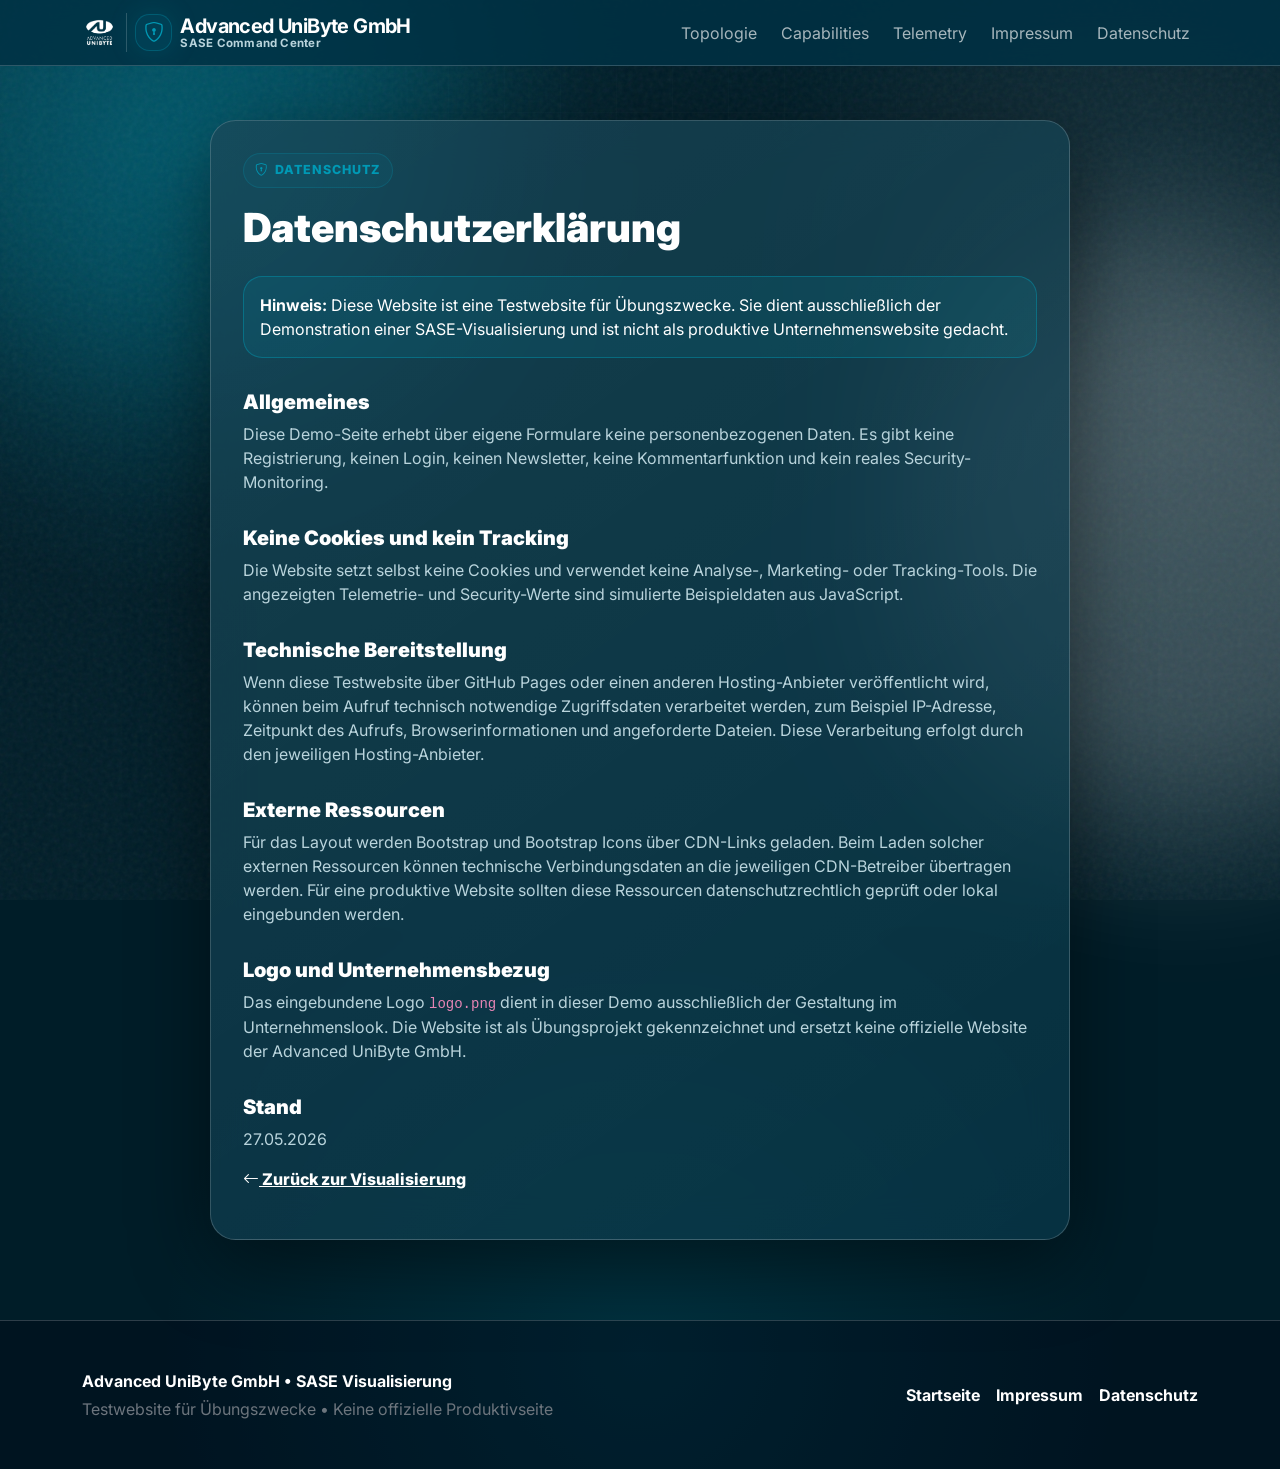
==== datenschutz.html @ e8199fe7 "Add files via upload" ====
<!doctype html>
<html lang="de" data-bs-theme="dark">
<head>
  <meta charset="utf-8">
  <meta name="viewport" content="width=device-width, initial-scale=1">
  <title>Datenschutz | Advanced UniByte GmbH SASE Testwebsite</title>
  <link href="https://cdn.jsdelivr.net/npm/bootstrap@5.3.3/dist/css/bootstrap.min.css" rel="stylesheet">
  <link href="https://cdn.jsdelivr.net/npm/bootstrap-icons@1.11.3/font/bootstrap-icons.css" rel="stylesheet">
  <link rel="stylesheet" href="styles.css">
</head>
<body>
  <div class="noise"></div>
  <div class="aurora aurora-1"></div>
  <div class="aurora aurora-2"></div>

  <nav class="navbar navbar-expand-lg fixed-top nav-blur">
    <div class="container">
      <a class="navbar-brand fw-bold d-flex align-items-center gap-2" href="index.html" aria-label="Zurück zur SASE Visualisierung">
        <img src="logo.png" alt="Advanced UniByte GmbH Logo" class="brand-logo" onerror="this.style.display='none'">
        <span class="brand-mark"><i class="bi bi-shield-lock"></i></span>
        <span class="brand-wording">
          <span>Advanced UniByte GmbH</span>
          <small>SASE Command Center</small>
        </span>
      </a>
      <button class="navbar-toggler" type="button" data-bs-toggle="collapse" data-bs-target="#topNav">
        <span class="navbar-toggler-icon"></span>
      </button>
      <div id="topNav" class="collapse navbar-collapse">
        <ul class="navbar-nav ms-auto align-items-lg-center gap-lg-2">
          <li class="nav-item"><a class="nav-link" href="index.html#topology">Topologie</a></li>
          <li class="nav-item"><a class="nav-link" href="index.html#capabilities">Capabilities</a></li>
          <li class="nav-item"><a class="nav-link" href="index.html#telemetry">Telemetry</a></li>
          <li class="nav-item"><a class="nav-link" href="impressum.html">Impressum</a></li>
          <li class="nav-item"><a class="nav-link" href="datenschutz.html">Datenschutz</a></li>
        </ul>
      </div>
    </div>
  </nav>

  <main class="legal-main">
    <div class="container">
      <article class="glass-card legal-card mx-auto" style="max-width: 860px;">
        <span class="eyebrow"><i class="bi bi-shield-lock"></i> Datenschutz</span>
        <h1 class="mt-3">Datenschutzerklärung</h1>
        <div class="important-note mt-4">
          <strong>Hinweis:</strong> Diese Website ist eine Testwebsite für Übungszwecke. Sie dient ausschließlich der Demonstration einer SASE-Visualisierung und ist nicht als produktive Unternehmenswebsite gedacht.
        </div>

        <h2>Allgemeines</h2>
        <p>
          Diese Demo-Seite erhebt über eigene Formulare keine personenbezogenen Daten. Es gibt keine Registrierung, keinen Login, keinen Newsletter, keine Kommentarfunktion und kein reales Security-Monitoring.
        </p>

        <h2>Keine Cookies und kein Tracking</h2>
        <p>
          Die Website setzt selbst keine Cookies und verwendet keine Analyse-, Marketing- oder Tracking-Tools. Die angezeigten Telemetrie- und Security-Werte sind simulierte Beispieldaten aus JavaScript.
        </p>

        <h2>Technische Bereitstellung</h2>
        <p>
          Wenn diese Testwebsite über GitHub Pages oder einen anderen Hosting-Anbieter veröffentlicht wird, können beim Aufruf technisch notwendige Zugriffsdaten verarbeitet werden, zum Beispiel IP-Adresse, Zeitpunkt des Aufrufs, Browserinformationen und angeforderte Dateien. Diese Verarbeitung erfolgt durch den jeweiligen Hosting-Anbieter.
        </p>

        <h2>Externe Ressourcen</h2>
        <p>
          Für das Layout werden Bootstrap und Bootstrap Icons über CDN-Links geladen. Beim Laden solcher externen Ressourcen können technische Verbindungsdaten an die jeweiligen CDN-Betreiber übertragen werden. Für eine produktive Website sollten diese Ressourcen datenschutzrechtlich geprüft oder lokal eingebunden werden.
        </p>

        <h2>Logo und Unternehmensbezug</h2>
        <p>
          Das eingebundene Logo <code>logo.png</code> dient in dieser Demo ausschließlich der Gestaltung im Unternehmenslook. Die Website ist als Übungsprojekt gekennzeichnet und ersetzt keine offizielle Website der Advanced UniByte GmbH.
        </p>

        <h2>Stand</h2>
        <p>27.05.2026</p>
        <p><a href="index.html"><i class="bi bi-arrow-left"></i> Zurück zur Visualisierung</a></p>
      </article>
    </div>
  </main>

  <footer class="py-5">
    <div class="container d-flex flex-column flex-lg-row justify-content-between gap-4 text-secondary">
      <div class="footer-brand">
        <strong>Advanced UniByte GmbH • SASE Visualisierung</strong>
        <span>Testwebsite für Übungszwecke • Keine offizielle Produktivseite</span>
      </div>
      <div class="footer-links">
        <a href="index.html">Startseite</a>
        <a href="impressum.html">Impressum</a>
        <a href="datenschutz.html">Datenschutz</a>
      </div>
    </div>
  </footer>
  <script src="https://cdn.jsdelivr.net/npm/bootstrap@5.3.3/dist/js/bootstrap.bundle.min.js"></script>
</body>
</html>
---- styles.css ----
@import url("https://fonts.googleapis.com/css2?family=Inter:wght@400;500;600;700;800;900&display=swap");

:root {
  --aub-cyan: #0099B5;
  --aub-night: #003244;
  --aub-white: #ffffff;
  --bg: #001d28;
  --bg-soft: #003244;
  --panel: rgba(0, 50, 68, 0.72);
  --panel-strong: rgba(0, 50, 68, 0.92);
  --line: rgba(255, 255, 255, 0.18);
  --text: #ffffff;
  --muted: #b9d4dc;
  --cyan: #0099B5;
  --blue: #0099B5;
  --violet: #ffffff;
  --green: #34d399;
  --yellow: #fbbf24;
  --red: #fb7185;
  --shadow: 0 24px 80px rgba(0, 0, 0, 0.45);
}

* {
  box-sizing: border-box;
}

html {
  scroll-behavior: smooth;
}

body {
  min-height: 100vh;
  font-family: "Inter", system-ui, -apple-system, BlinkMacSystemFont, "Segoe UI", sans-serif;
  color: var(--text);
  background:
    radial-gradient(circle at 15% 10%, rgba(0, 153, 181, 0.32), transparent 28rem),
    radial-gradient(circle at 88% 18%, rgba(255, 255, 255, 0.10), transparent 24rem),
    radial-gradient(circle at 50% 92%, rgba(0, 153, 181, 0.16), transparent 30rem),
    var(--bg);
  overflow-x: hidden;
}

body::before {
  content: "";
  position: fixed;
  inset: 0;
  z-index: -4;
  background-image:
    linear-gradient(rgba(255, 255, 255, 0.035) 1px, transparent 1px),
    linear-gradient(90deg, rgba(255, 255, 255, 0.035) 1px, transparent 1px);
  background-size: 56px 56px;
  mask-image: radial-gradient(circle at center, black, transparent 78%);
}

.noise {
  position: fixed;
  inset: 0;
  z-index: -1;
  opacity: 0.12;
  pointer-events: none;
  background-image: url("data:image/svg+xml,%3Csvg viewBox='0 0 200 200' xmlns='http://www.w3.org/2000/svg'%3E%3Cfilter id='n'%3E%3CfeTurbulence type='fractalNoise' baseFrequency='0.9' numOctaves='4' stitchTiles='stitch'/%3E%3C/filter%3E%3Crect width='100%25' height='100%25' filter='url(%23n)' opacity='0.55'/%3E%3C/svg%3E");
}

.aurora {
  position: fixed;
  width: 36rem;
  height: 36rem;
  z-index: -3;
  border-radius: 999px;
  filter: blur(80px);
  opacity: 0.22;
  pointer-events: none;
  animation: floatAurora 12s ease-in-out infinite alternate;
}

.aurora-1 {
  top: -12rem;
  left: -8rem;
  background: var(--aub-cyan);
}

.aurora-2 {
  right: -12rem;
  bottom: 4rem;
  background: var(--aub-white);
  animation-delay: -5s;
}

@keyframes floatAurora {
  to {
    transform: translate3d(5rem, 3rem, 0) scale(1.1);
  }
}

.nav-blur {
  border-bottom: 1px solid var(--line);
  background: rgba(0, 50, 68, 0.86);
  backdrop-filter: blur(20px);
}

.navbar-brand {
  letter-spacing: -0.03em;
}

.brand-logo {
  max-width: 9.8rem;
  max-height: 2.45rem;
  object-fit: contain;
  padding: 0.18rem 0.55rem 0.18rem 0;
  border-right: 1px solid rgba(255, 255, 255, 0.18);
}

.brand-wording {
  display: inline-grid;
  line-height: 1.05;
}

.brand-wording small {
  color: var(--muted);
  font-size: 0.72rem;
  font-weight: 700;
  letter-spacing: 0.02em;
}

.brand-note {
  display: flex;
  align-items: flex-start;
  gap: 0.7rem;
  max-width: 44rem;
  padding: 0.95rem 1rem;
  border: 1px solid rgba(0, 153, 181, 0.42);
  border-radius: 1.2rem;
  color: var(--aub-white);
  background: rgba(0, 153, 181, 0.12);
  box-shadow: 0 0 34px rgba(0, 153, 181, 0.12);
}

.brand-note i {
  color: var(--aub-cyan);
  font-size: 1.15rem;
}

.brand-mark,
.detail-icon,
.metric-icon {
  display: inline-grid;
  place-items: center;
  border: 1px solid rgba(0, 153, 181, 0.32);
  color: var(--cyan);
  background: rgba(0, 153, 181, 0.10);
  box-shadow: 0 0 28px rgba(0, 153, 181, 0.18);
}

.brand-mark {
  width: 2.35rem;
  height: 2.35rem;
  border-radius: 0.9rem;
}

.fw-black {
  font-weight: 900;
  letter-spacing: -0.065em;
}

.gradient-text {
  display: block;
  background: linear-gradient(100deg, var(--aub-white), var(--aub-cyan), var(--aub-white));
  -webkit-background-clip: text;
  background-clip: text;
  color: transparent;
}

.hero-section {
  position: relative;
  padding-top: 3.5rem;
}

.eyebrow {
  display: inline-flex;
  align-items: center;
  gap: 0.45rem;
  padding: 0.45rem 0.7rem;
  border: 1px solid rgba(0, 153, 181, 0.22);
  border-radius: 999px;
  color: var(--cyan);
  background: rgba(0, 153, 181, 0.08);
  font-size: 0.78rem;
  font-weight: 800;
  text-transform: uppercase;
  letter-spacing: 0.08em;
}

.hero-title {
  line-height: 0.92;
}

.btn-glow,
.btn-primary {
  border: 0;
  color: var(--aub-night);
  background: linear-gradient(135deg, var(--aub-cyan), var(--aub-white));
  box-shadow: 0 0 32px rgba(0, 153, 181, 0.24);
}

.btn-glow:hover,
.btn-primary:hover {
  transform: translateY(-1px);
  filter: brightness(1.08);
}

.hero-stats {
  display: grid;
  grid-template-columns: repeat(3, minmax(0, 1fr));
  gap: 0.85rem;
}

.stat-tile,
.glass-card,
.hero-orb-card {
  border: 1px solid var(--line);
  background:
    linear-gradient(145deg, rgba(255, 255, 255, 0.08), rgba(255, 255, 255, 0.025)),
    var(--panel);
  backdrop-filter: blur(22px);
  box-shadow: var(--shadow);
}

.stat-tile {
  padding: 1rem;
  border-radius: 1.35rem;
}

.stat-value {
  font-size: clamp(1.6rem, 3vw, 2.25rem);
  font-weight: 900;
  letter-spacing: -0.06em;
}

.stat-unit {
  color: var(--cyan);
  font-weight: 800;
  margin-left: 0.1rem;
}

.stat-tile small {
  display: block;
  color: var(--muted);
}

.hero-orb-card {
  position: relative;
  min-height: 34rem;
  display: grid;
  place-items: center;
  padding: 2rem;
  overflow: hidden;
  border-radius: 2rem;
}

.hero-orb-card::before {
  content: "";
  position: absolute;
  inset: 10%;
  border-radius: 50%;
  background: radial-gradient(circle, rgba(0, 153, 181, 0.22), transparent 62%);
  filter: blur(30px);
  animation: pulseHalo 4s ease-in-out infinite;
}

@keyframes pulseHalo {
  50% {
    transform: scale(1.1);
    opacity: 0.7;
  }
}

.orb-wrap {
  position: relative;
  width: min(27rem, 78vw);
  aspect-ratio: 1;
  display: grid;
  place-items: center;
}

.core-orb {
  position: relative;
  z-index: 3;
  width: 13rem;
  height: 13rem;
  display: grid;
  place-items: center;
  text-align: center;
  padding: 1.4rem;
  border: 1px solid rgba(0, 153, 181, 0.40);
  border-radius: 999px;
  background:
    radial-gradient(circle at 30% 20%, rgba(255, 255, 255, 0.28), transparent 22%),
    linear-gradient(145deg, rgba(14, 165, 233, 0.38), rgba(124, 58, 237, 0.24));
  box-shadow:
    inset 0 0 40px rgba(255, 255, 255, 0.12),
    0 0 80px rgba(0, 153, 181, 0.28);
}

.core-orb i {
  font-size: 2.5rem;
  color: var(--cyan);
}

.core-orb strong {
  display: block;
  font-size: 1.3rem;
}

.core-orb small {
  color: #b9d4dc;
}

.orbit {
  position: absolute;
  inset: 1.5rem;
  border: 1px dashed rgba(148, 163, 184, 0.30);
  border-radius: 999px;
  animation: rotateOrbit 16s linear infinite;
}

.orbit-b {
  inset: 3.5rem;
  animation-duration: 12s;
  animation-direction: reverse;
}

.orbit-c {
  inset: 5.5rem;
  animation-duration: 9s;
}

.orbit span {
  position: absolute;
  left: 50%;
  top: -1.1rem;
  transform: translateX(-50%);
  padding: 0.35rem 0.65rem;
  border-radius: 999px;
  color: var(--bg);
  background: var(--cyan);
  font-size: 0.72rem;
  font-weight: 900;
  box-shadow: 0 0 20px rgba(0, 153, 181, 0.36);
}

@keyframes rotateOrbit {
  to {
    transform: rotate(360deg);
  }
}

.glass-caption {
  position: absolute;
  left: 1.25rem;
  right: 1.25rem;
  bottom: 1.25rem;
  display: flex;
  align-items: center;
  justify-content: space-between;
  gap: 1rem;
  padding: 1rem 1.1rem;
  border: 1px solid var(--line);
  border-radius: 1.2rem;
  background: rgba(3, 7, 18, 0.62);
  backdrop-filter: blur(18px);
}

.glass-caption span {
  display: block;
  color: var(--muted);
  font-size: 0.9rem;
}

.glass-caption i {
  color: var(--cyan);
  font-size: 1.7rem;
}

.section-pad {
  padding: 6rem 0;
}

.section-heading {
  max-width: 48rem;
  margin-bottom: 3rem;
}

.glass-card {
  border-radius: 1.6rem;
}

.topology-card {
  position: relative;
  padding: 1.2rem;
  overflow: hidden;
}

.topology-header {
  display: flex;
  align-items: center;
  justify-content: space-between;
  gap: 1rem;
  margin-bottom: 0.75rem;
}

.status-pill {
  display: inline-flex;
  align-items: center;
  gap: 0.45rem;
  padding: 0.42rem 0.65rem;
  border: 1px solid rgba(52, 211, 153, 0.30);
  border-radius: 999px;
  color: #bbf7d0;
  background: rgba(52, 211, 153, 0.08);
  font-size: 0.8rem;
  font-weight: 800;
}

.live-dot {
  width: 0.55rem;
  height: 0.55rem;
  border-radius: 999px;
  background: var(--green);
  box-shadow: 0 0 0 0 rgba(52, 211, 153, 0.65);
  animation: ping 1.4s infinite;
}

@keyframes ping {
  70% {
    box-shadow: 0 0 0 0.55rem rgba(52, 211, 153, 0);
  }
}

.svg-shell {
  width: 100%;
  min-height: 29rem;
  border: 1px solid rgba(148, 163, 184, 0.12);
  border-radius: 1.2rem;
  background:
    radial-gradient(circle at 50% 50%, rgba(0, 153, 181, 0.08), transparent 34%),
    rgba(2, 6, 23, 0.38);
  overflow: hidden;
}

svg {
  display: block;
  width: 100%;
  height: auto;
}

.flow-line {
  fill: none;
  stroke: rgba(148, 163, 184, 0.34);
  stroke-width: 3;
  stroke-linecap: round;
  stroke-dasharray: 8 12;
  animation: dashFlow 2.4s linear infinite;
}

@keyframes dashFlow {
  to {
    stroke-dashoffset: -40;
  }
}

.packet {
  fill: var(--cyan);
  filter: url(#softGlow);
  opacity: 0.9;
}

.packet-b {
  fill: var(--green);
}

.packet-c {
  fill: var(--violet);
}

.node,
.service-node,
.cap-card,
.control-chip {
  cursor: pointer;
}

.node circle {
  fill: rgba(15, 23, 42, 0.92);
  stroke: rgba(0, 153, 181, 0.38);
  stroke-width: 2;
  transition: 250ms ease;
}

.node:hover circle,
.node.active circle,
.service-node:hover circle,
.service-node.active circle {
  stroke: var(--cyan);
  filter: url(#softGlow);
}

.external-node:hover {
  transform-box: fill-box;
  transform-origin: center;
  animation: nodeBump 650ms ease;
}

@keyframes nodeBump {
  45% {
    scale: 1.06;
  }
}

.edge-ring {
  fill: transparent !important;
  stroke: url(#edgeGradient) !important;
  stroke-width: 3 !important;
  stroke-dasharray: 14 10;
  animation: rotateStroke 12s linear infinite;
  transform-box: fill-box;
  transform-origin: center;
}

.edge-core {
  fill: rgba(3, 7, 18, 0.78) !important;
  stroke: rgba(0, 153, 181, 0.55) !important;
}

@keyframes rotateStroke {
  to {
    transform: rotate(360deg);
  }
}

.node-html {
  width: 100%;
  height: 100%;
  display: grid;
  place-items: center;
  align-content: center;
  gap: 0.1rem;
  color: var(--text);
  text-align: center;
  font-size: 0.78rem;
  font-weight: 800;
}

.node-html i {
  color: var(--cyan);
  font-size: 1.55rem;
}

.node-html small {
  color: var(--muted);
  font-size: 0.66rem;
  font-weight: 600;
}

.edge-html span {
  font-size: 0.92rem;
}

.service-node circle {
  fill: rgba(0, 153, 181, 0.10);
  stroke: rgba(0, 153, 181, 0.35);
  stroke-width: 2;
  transition: 220ms ease;
}

.service-node text {
  text-anchor: middle;
  fill: #ffffff;
  font-size: 0.82rem;
  font-weight: 900;
  pointer-events: none;
}

.service-node.active circle {
  fill: rgba(0, 153, 181, 0.22);
}

.threat-particle {
  opacity: 0;
  filter: url(#softGlow);
  transition: opacity 300ms ease;
}

.threat-particle.active {
  opacity: 1;
}

.threat-particle circle:first-child {
  fill: var(--red);
}

.threat-pulse {
  fill: transparent;
  stroke: var(--red);
  stroke-width: 2;
  transform-origin: center;
  animation: threatPulse 850ms ease-out infinite;
}

@keyframes threatPulse {
  to {
    r: 27;
    opacity: 0;
  }
}

.topology-card.threat-mode .flow-line {
  stroke: rgba(251, 113, 133, 0.58);
}

.legend-row {
  display: flex;
  flex-wrap: wrap;
  gap: 1rem;
  margin-top: 0.9rem;
  color: var(--muted);
  font-size: 0.85rem;
}

.legend-dot {
  display: inline-block;
  width: 0.68rem;
  height: 0.68rem;
  border-radius: 999px;
  margin-right: 0.35rem;
}

.legend-dot.normal {
  background: var(--cyan);
}

.legend-dot.inspect {
  background: var(--yellow);
}

.legend-dot.threat {
  background: var(--red);
}

.detail-card {
  padding: 1.35rem;
}

.detail-icon {
  width: 3.2rem;
  height: 3.2rem;
  border-radius: 1.1rem;
  font-size: 1.45rem;
}

.tag-cloud {
  display: flex;
  flex-wrap: wrap;
  gap: 0.55rem;
  margin-top: 1rem;
}

.tag-cloud span {
  padding: 0.4rem 0.65rem;
  border: 1px solid rgba(148, 163, 184, 0.22);
  border-radius: 999px;
  color: #ffffff;
  background: rgba(15, 23, 42, 0.7);
  font-size: 0.78rem;
  font-weight: 700;
}

.trust-panel {
  padding: 1rem;
  border: 1px solid rgba(148, 163, 184, 0.18);
  border-radius: 1.2rem;
  background: rgba(2, 6, 23, 0.34);
}

.form-range::-webkit-slider-thumb {
  background: var(--cyan);
  box-shadow: 0 0 0 0.35rem rgba(0, 153, 181, 0.16);
}

.form-range::-moz-range-thumb {
  background: var(--cyan);
  box-shadow: 0 0 0 0.35rem rgba(0, 153, 181, 0.16);
}

.trust-meter {
  height: 0.6rem;
  border-radius: 999px;
  background: rgba(148, 163, 184, 0.16);
  overflow: hidden;
  margin-bottom: 0.55rem;
}

.trust-meter span {
  display: block;
  width: 22%;
  height: 100%;
  border-radius: inherit;
  background: linear-gradient(90deg, var(--green), var(--yellow), var(--red));
  transition: width 240ms ease;
}

.timeline-title {
  display: flex;
  align-items: center;
  gap: 0.45rem;
  margin-bottom: 0.8rem;
  font-weight: 800;
}

.event-log {
  display: grid;
  gap: 0.75rem;
  max-height: 15.5rem;
  overflow: auto;
  padding-right: 0.25rem;
}

.event-item {
  position: relative;
  padding: 0.85rem 0.85rem 0.85rem 2.35rem;
  border: 1px solid rgba(148, 163, 184, 0.16);
  border-radius: 1rem;
  background: rgba(15, 23, 42, 0.52);
  animation: slideIn 360ms ease both;
}

.event-item::before {
  content: "";
  position: absolute;
  left: 0.86rem;
  top: 1rem;
  width: 0.7rem;
  height: 0.7rem;
  border-radius: 999px;
  background: var(--cyan);
  box-shadow: 0 0 18px rgba(0, 153, 181, 0.32);
}

.event-item.danger::before {
  background: var(--red);
  box-shadow: 0 0 18px rgba(251, 113, 133, 0.36);
}

.event-item.success::before {
  background: var(--green);
  box-shadow: 0 0 18px rgba(52, 211, 153, 0.36);
}

.event-item strong {
  display: block;
  font-size: 0.88rem;
}

.event-item small {
  color: var(--muted);
}

@keyframes slideIn {
  from {
    transform: translateY(10px);
    opacity: 0;
  }
}

.cap-card {
  position: relative;
  min-height: 15rem;
  padding: 1.35rem;
  overflow: hidden;
  transition: transform 220ms ease, border-color 220ms ease, background 220ms ease;
}

.cap-card::after {
  content: "";
  position: absolute;
  right: -3rem;
  top: -3rem;
  width: 8rem;
  height: 8rem;
  border-radius: 999px;
  background: rgba(0, 153, 181, 0.10);
  filter: blur(8px);
}

.cap-card:hover,
.cap-card.active {
  transform: translateY(-6px);
  border-color: rgba(0, 153, 181, 0.45);
  background:
    linear-gradient(145deg, rgba(0, 153, 181, 0.12), rgba(167, 139, 250, 0.06)),
    var(--panel);
}

.cap-card > i {
  display: inline-grid;
  place-items: center;
  width: 3.2rem;
  height: 3.2rem;
  margin-bottom: 1rem;
  border: 1px solid rgba(0, 153, 181, 0.28);
  border-radius: 1rem;
  color: var(--cyan);
  background: rgba(0, 153, 181, 0.08);
  font-size: 1.35rem;
}

.cap-card h3 {
  font-size: 1.3rem;
  font-weight: 900;
}

.cap-card p {
  color: var(--muted);
}

.control-grid {
  display: flex;
  flex-wrap: wrap;
  gap: 0.6rem;
  margin-top: 1.3rem;
}

.control-chip {
  border: 1px solid rgba(148, 163, 184, 0.22);
  border-radius: 999px;
  color: #ffffff;
  background: rgba(15, 23, 42, 0.72);
  padding: 0.6rem 0.9rem;
  font-weight: 800;
  transition: 200ms ease;
}

.control-chip:hover,
.control-chip.active {
  border-color: rgba(0, 153, 181, 0.46);
  color: #06111f;
  background: var(--cyan);
}

.telemetry-grid {
  display: grid;
  grid-template-columns: repeat(2, minmax(0, 1fr));
  gap: 1rem;
  height: 100%;
}

.metric-card {
  position: relative;
  min-height: 12.5rem;
  padding: 1.2rem;
  overflow: hidden;
  transition: 220ms ease;
}

.metric-card.hide {
  opacity: 0.16;
  transform: scale(0.98);
  filter: grayscale(1);
}

.metric-icon {
  width: 2.7rem;
  height: 2.7rem;
  margin-bottom: 1rem;
  border-radius: 1rem;
}

.metric-icon.success {
  border-color: rgba(52, 211, 153, 0.35);
  color: var(--green);
  background: rgba(52, 211, 153, 0.08);
}

.metric-icon.info {
  border-color: rgba(0, 153, 181, 0.35);
  color: var(--cyan);
  background: rgba(0, 153, 181, 0.08);
}

.metric-icon.danger {
  border-color: rgba(251, 113, 133, 0.35);
  color: var(--red);
  background: rgba(251, 113, 133, 0.08);
}

.metric-icon.warning {
  border-color: rgba(251, 191, 36, 0.35);
  color: var(--yellow);
  background: rgba(251, 191, 36, 0.08);
}

.metric-card small {
  display: block;
  color: var(--muted);
  font-weight: 700;
}

.metric-card strong {
  display: block;
  margin-top: 0.25rem;
  font-size: clamp(2rem, 5vw, 3rem);
  font-weight: 900;
  letter-spacing: -0.06em;
}

.spark {
  position: absolute;
  left: 1rem;
  right: 1rem;
  bottom: 1rem;
  height: 2.4rem;
  opacity: 0.8;
  background:
    linear-gradient(110deg, transparent 0 8%, rgba(0, 153, 181, 0.0) 8%),
    repeating-linear-gradient(90deg, transparent 0 8%, rgba(0, 153, 181, 0.24) 8% 10%, transparent 10% 18%);
  clip-path: polygon(0 78%, 8% 58%, 17% 66%, 26% 36%, 37% 55%, 48% 25%, 62% 44%, 72% 20%, 85% 36%, 100% 12%, 100% 100%, 0 100%);
  animation: sparkMove 3.3s ease-in-out infinite alternate;
}

.spark-b {
  animation-delay: -0.9s;
}

.spark-c {
  animation-delay: -1.7s;
}

.spark-d {
  animation-delay: -2.4s;
}

@keyframes sparkMove {
  to {
    transform: translateX(0.8rem) scaleY(1.12);
    opacity: 1;
  }
}

footer {
  border-top: 1px solid var(--line);
  background: rgba(2, 6, 23, 0.38);
}

@media (max-width: 991.98px) {
  .hero-stats,
  .telemetry-grid {
    grid-template-columns: 1fr;
  }

  .hero-orb-card {
    min-height: 28rem;
  }

  .topology-header {
    align-items: flex-start;
    flex-direction: column;
  }

  .svg-shell {
    min-height: 20rem;
  }
}

@media (max-width: 575.98px) {
  .section-pad {
    padding: 4rem 0;
  }

  .hero-section {
    padding-top: 5rem;
  }

  .glass-caption {
    position: static;
    margin-top: 1rem;
  }

  .hero-orb-card {
    min-height: auto;
  }

  .orb-wrap {
    width: 19rem;
  }

  .core-orb {
    width: 10rem;
    height: 10rem;
  }
}


.footer-brand {
  display: grid;
  gap: 0.25rem;
}

.footer-brand strong {
  color: var(--aub-white);
}

.footer-links {
  display: flex;
  flex-wrap: wrap;
  align-items: center;
  gap: 1rem;
}

.footer-links a {
  color: var(--aub-white);
  text-decoration: none;
  font-weight: 700;
}

.footer-links a:hover {
  color: var(--aub-cyan);
}

.legal-main {
  padding-top: 7.5rem;
  padding-bottom: 5rem;
}

.legal-card {
  padding: clamp(1.25rem, 3vw, 2rem);
}

.legal-card h1,
.legal-card h2 {
  font-weight: 900;
}

.legal-card h2 {
  margin-top: 2rem;
  font-size: 1.25rem;
}

.legal-card p,
.legal-card li {
  color: var(--muted);
}

.legal-card .important-note {
  border: 1px solid rgba(0, 153, 181, 0.44);
  border-radius: 1.2rem;
  padding: 1rem;
  color: var(--aub-white);
  background: rgba(0, 153, 181, 0.12);
}

.legal-card a {
  color: var(--aub-white);
  font-weight: 800;
}

.legal-card a:hover {
  color: var(--aub-cyan);
}

@media (max-width: 575.98px) {
  .brand-logo {
    max-width: 6.5rem;
  }

  .brand-wording small {
    display: none;
  }
}
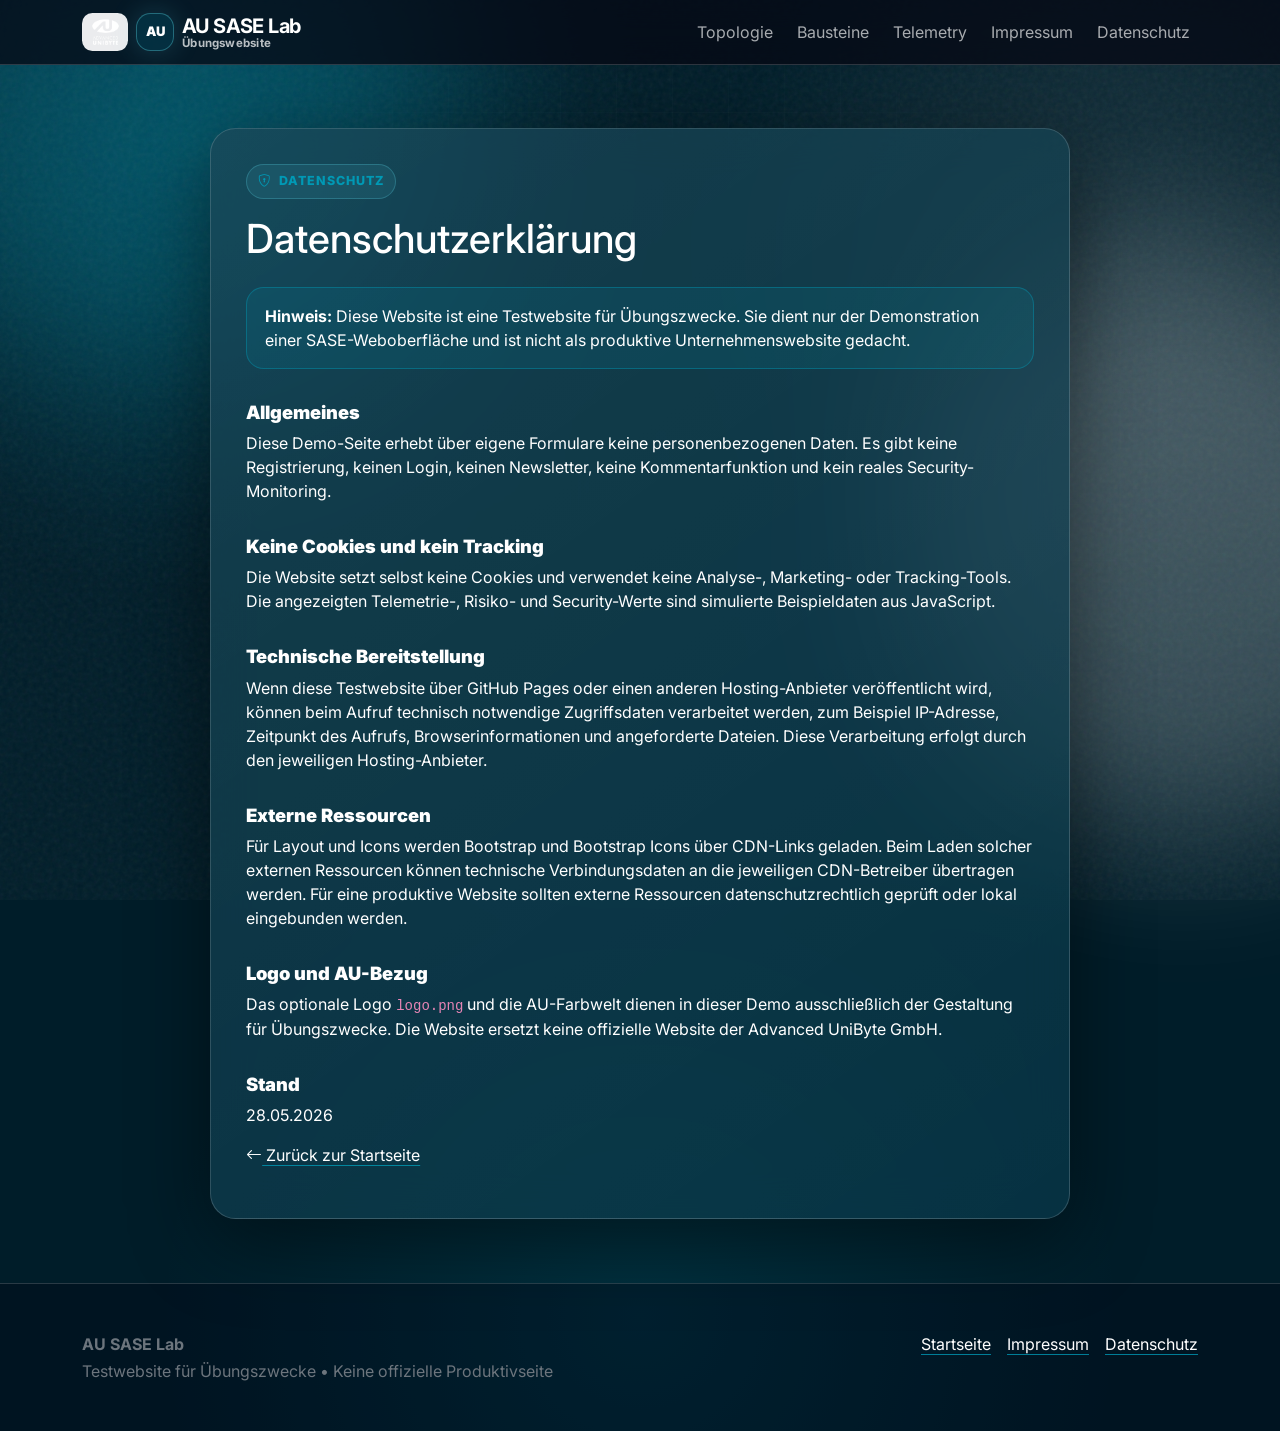
==== commit 7db15b34: "Add files via upload" ====
--- a/datenschutz.html
+++ b/datenschutz.html
@@ -3,7 +3,7 @@
 <head>
   <meta charset="utf-8">
   <meta name="viewport" content="width=device-width, initial-scale=1">
-  <title>Datenschutz | Advanced UniByte GmbH SASE Testwebsite</title>
+  <title>Datenschutz | AU SASE Lab</title>
   <link href="https://cdn.jsdelivr.net/npm/bootstrap@5.3.3/dist/css/bootstrap.min.css" rel="stylesheet">
   <link href="https://cdn.jsdelivr.net/npm/bootstrap-icons@1.11.3/font/bootstrap-icons.css" rel="stylesheet">
   <link rel="stylesheet" href="styles.css">
@@ -12,15 +12,14 @@
   <div class="noise"></div>
   <div class="aurora aurora-1"></div>
   <div class="aurora aurora-2"></div>
-
   <nav class="navbar navbar-expand-lg fixed-top nav-blur">
     <div class="container">
-      <a class="navbar-brand fw-bold d-flex align-items-center gap-2" href="index.html" aria-label="Zurück zur SASE Visualisierung">
-        <img src="logo.png" alt="Advanced UniByte GmbH Logo" class="brand-logo" onerror="this.style.display='none'">
-        <span class="brand-mark"><i class="bi bi-shield-lock"></i></span>
+      <a class="navbar-brand fw-bold d-flex align-items-center gap-2" href="index.html" aria-label="Zurück zur Startseite">
+        <img src="logo.png" alt="AU Logo" class="brand-logo" onerror="this.style.display='none'">
+        <span class="brand-mark">AU</span>
         <span class="brand-wording">
-          <span>Advanced UniByte GmbH</span>
-          <small>SASE Command Center</small>
+          <span>AU SASE Lab</span>
+          <small>Übungswebsite</small>
         </span>
       </a>
       <button class="navbar-toggler" type="button" data-bs-toggle="collapse" data-bs-target="#topNav">
@@ -29,7 +28,7 @@
       <div id="topNav" class="collapse navbar-collapse">
         <ul class="navbar-nav ms-auto align-items-lg-center gap-lg-2">
           <li class="nav-item"><a class="nav-link" href="index.html#topology">Topologie</a></li>
-          <li class="nav-item"><a class="nav-link" href="index.html#capabilities">Capabilities</a></li>
+          <li class="nav-item"><a class="nav-link" href="index.html#capabilities">Bausteine</a></li>
           <li class="nav-item"><a class="nav-link" href="index.html#telemetry">Telemetry</a></li>
           <li class="nav-item"><a class="nav-link" href="impressum.html">Impressum</a></li>
           <li class="nav-item"><a class="nav-link" href="datenschutz.html">Datenschutz</a></li>
@@ -44,7 +43,7 @@
         <span class="eyebrow"><i class="bi bi-shield-lock"></i> Datenschutz</span>
         <h1 class="mt-3">Datenschutzerklärung</h1>
         <div class="important-note mt-4">
-          <strong>Hinweis:</strong> Diese Website ist eine Testwebsite für Übungszwecke. Sie dient ausschließlich der Demonstration einer SASE-Visualisierung und ist nicht als produktive Unternehmenswebsite gedacht.
+          <strong>Hinweis:</strong> Diese Website ist eine Testwebsite für Übungszwecke. Sie dient nur der Demonstration einer SASE-Weboberfläche und ist nicht als produktive Unternehmenswebsite gedacht.
         </div>
 
         <h2>Allgemeines</h2>
@@ -54,7 +53,7 @@
 
         <h2>Keine Cookies und kein Tracking</h2>
         <p>
-          Die Website setzt selbst keine Cookies und verwendet keine Analyse-, Marketing- oder Tracking-Tools. Die angezeigten Telemetrie- und Security-Werte sind simulierte Beispieldaten aus JavaScript.
+          Die Website setzt selbst keine Cookies und verwendet keine Analyse-, Marketing- oder Tracking-Tools. Die angezeigten Telemetrie-, Risiko- und Security-Werte sind simulierte Beispieldaten aus JavaScript.
         </p>
 
         <h2>Technische Bereitstellung</h2>
@@ -64,17 +63,17 @@
 
         <h2>Externe Ressourcen</h2>
         <p>
-          Für das Layout werden Bootstrap und Bootstrap Icons über CDN-Links geladen. Beim Laden solcher externen Ressourcen können technische Verbindungsdaten an die jeweiligen CDN-Betreiber übertragen werden. Für eine produktive Website sollten diese Ressourcen datenschutzrechtlich geprüft oder lokal eingebunden werden.
+          Für Layout und Icons werden Bootstrap und Bootstrap Icons über CDN-Links geladen. Beim Laden solcher externen Ressourcen können technische Verbindungsdaten an die jeweiligen CDN-Betreiber übertragen werden. Für eine produktive Website sollten externe Ressourcen datenschutzrechtlich geprüft oder lokal eingebunden werden.
         </p>
 
-        <h2>Logo und Unternehmensbezug</h2>
+        <h2>Logo und AU-Bezug</h2>
         <p>
-          Das eingebundene Logo <code>logo.png</code> dient in dieser Demo ausschließlich der Gestaltung im Unternehmenslook. Die Website ist als Übungsprojekt gekennzeichnet und ersetzt keine offizielle Website der Advanced UniByte GmbH.
+          Das optionale Logo <code>logo.png</code> und die AU-Farbwelt dienen in dieser Demo ausschließlich der Gestaltung für Übungszwecke. Die Website ersetzt keine offizielle Website der Advanced UniByte GmbH.
         </p>
 
         <h2>Stand</h2>
-        <p>27.05.2026</p>
-        <p><a href="index.html"><i class="bi bi-arrow-left"></i> Zurück zur Visualisierung</a></p>
+        <p>28.05.2026</p>
+        <p><a href="index.html"><i class="bi bi-arrow-left"></i> Zurück zur Startseite</a></p>
       </article>
     </div>
   </main>
@@ -82,7 +81,7 @@
   <footer class="py-5">
     <div class="container d-flex flex-column flex-lg-row justify-content-between gap-4 text-secondary">
       <div class="footer-brand">
-        <strong>Advanced UniByte GmbH • SASE Visualisierung</strong>
+        <strong>AU SASE Lab</strong>
         <span>Testwebsite für Übungszwecke • Keine offizielle Produktivseite</span>
       </div>
       <div class="footer-links">
--- a/styles.css
+++ b/styles.css
@@ -1,20 +1,20 @@
 @import url("https://fonts.googleapis.com/css2?family=Inter:wght@400;500;600;700;800;900&display=swap");
 
 :root {
-  --aub-cyan: #0099B5;
-  --aub-night: #003244;
-  --aub-white: #ffffff;
-  --bg: #001d28;
+  --au-cyan: #0099B5;
+  --au-night: #003244;
+  --au-white: #ffffff;
+  --bg: #001d29;
   --bg-soft: #003244;
   --panel: rgba(0, 50, 68, 0.72);
   --panel-strong: rgba(0, 50, 68, 0.92);
-  --line: rgba(255, 255, 255, 0.18);
+  --line: rgba(255, 255, 255, 0.16);
   --text: #ffffff;
-  --muted: #b9d4dc;
+  --muted: rgba(255, 255, 255, 0.72);
   --cyan: #0099B5;
   --blue: #0099B5;
-  --violet: #ffffff;
-  --green: #34d399;
+  --violet: #5dd7e8;
+  --green: #4ade80;
   --yellow: #fbbf24;
   --red: #fb7185;
   --shadow: 0 24px 80px rgba(0, 0, 0, 0.45);
@@ -33,8 +33,8 @@
   font-family: "Inter", system-ui, -apple-system, BlinkMacSystemFont, "Segoe UI", sans-serif;
   color: var(--text);
   background:
-    radial-gradient(circle at 15% 10%, rgba(0, 153, 181, 0.32), transparent 28rem),
-    radial-gradient(circle at 88% 18%, rgba(255, 255, 255, 0.10), transparent 24rem),
+    radial-gradient(circle at 15% 10%, rgba(0, 153, 181, 0.28), transparent 28rem),
+    radial-gradient(circle at 88% 18%, rgba(255, 255, 255, 0.10), transparent 26rem),
     radial-gradient(circle at 50% 92%, rgba(0, 153, 181, 0.16), transparent 30rem),
     var(--bg);
   overflow-x: hidden;
@@ -76,13 +76,13 @@
 .aurora-1 {
   top: -12rem;
   left: -8rem;
-  background: var(--aub-cyan);
+  background: #0099B5;
 }
 
 .aurora-2 {
   right: -12rem;
   bottom: 4rem;
-  background: var(--aub-white);
+  background: #ffffff;
   animation-delay: -5s;
 }
 
@@ -94,7 +94,7 @@
 
 .nav-blur {
   border-bottom: 1px solid var(--line);
-  background: rgba(0, 50, 68, 0.86);
+  background: rgba(6, 9, 20, 0.76);
   backdrop-filter: blur(20px);
 }
 
@@ -103,15 +103,17 @@
 }
 
 .brand-logo {
-  max-width: 9.8rem;
-  max-height: 2.45rem;
+  max-width: 8.5rem;
+  max-height: 2.4rem;
   object-fit: contain;
-  padding: 0.18rem 0.55rem 0.18rem 0;
-  border-right: 1px solid rgba(255, 255, 255, 0.18);
+  padding: 0.15rem 0.35rem;
+  border-radius: 0.65rem;
+  background: rgba(255, 255, 255, 0.92);
 }
 
 .brand-wording {
-  display: inline-grid;
+  display: flex;
+  flex-direction: column;
   line-height: 1.05;
 }
 
@@ -122,39 +124,25 @@
   letter-spacing: 0.02em;
 }
 
-.brand-note {
-  display: flex;
-  align-items: flex-start;
-  gap: 0.7rem;
-  max-width: 44rem;
-  padding: 0.95rem 1rem;
-  border: 1px solid rgba(0, 153, 181, 0.42);
-  border-radius: 1.2rem;
-  color: var(--aub-white);
-  background: rgba(0, 153, 181, 0.12);
-  box-shadow: 0 0 34px rgba(0, 153, 181, 0.12);
-}
-
-.brand-note i {
-  color: var(--aub-cyan);
-  font-size: 1.15rem;
-}
 
 .brand-mark,
 .detail-icon,
 .metric-icon {
   display: inline-grid;
   place-items: center;
-  border: 1px solid rgba(0, 153, 181, 0.32);
-  color: var(--cyan);
-  background: rgba(0, 153, 181, 0.10);
-  box-shadow: 0 0 28px rgba(0, 153, 181, 0.18);
+  border: 1px solid rgba(103, 232, 249, 0.32);
+  color: var(--au-white);
+  background: rgba(0, 153, 181, 0.18);
+  box-shadow: 0 0 28px rgba(103, 232, 249, 0.18);
 }
 
 .brand-mark {
   width: 2.35rem;
   height: 2.35rem;
   border-radius: 0.9rem;
+  font-weight: 900;
+  font-size: 0.82rem;
+  letter-spacing: -0.02em;
 }
 
 .fw-black {
@@ -164,7 +152,7 @@
 
 .gradient-text {
   display: block;
-  background: linear-gradient(100deg, var(--aub-white), var(--aub-cyan), var(--aub-white));
+  background: linear-gradient(100deg, var(--au-white), var(--au-cyan), #8defff);
   -webkit-background-clip: text;
   background-clip: text;
   color: transparent;
@@ -180,10 +168,10 @@
   align-items: center;
   gap: 0.45rem;
   padding: 0.45rem 0.7rem;
-  border: 1px solid rgba(0, 153, 181, 0.22);
+  border: 1px solid rgba(103, 232, 249, 0.22);
   border-radius: 999px;
   color: var(--cyan);
-  background: rgba(0, 153, 181, 0.08);
+  background: rgba(103, 232, 249, 0.08);
   font-size: 0.78rem;
   font-weight: 800;
   text-transform: uppercase;
@@ -197,9 +185,9 @@
 .btn-glow,
 .btn-primary {
   border: 0;
-  color: var(--aub-night);
-  background: linear-gradient(135deg, var(--aub-cyan), var(--aub-white));
-  box-shadow: 0 0 32px rgba(0, 153, 181, 0.24);
+  color: #03101b;
+  background: linear-gradient(135deg, var(--au-cyan), var(--au-white));
+  box-shadow: 0 0 32px rgba(103, 232, 249, 0.24);
 }
 
 .btn-glow:hover,
@@ -262,7 +250,7 @@
   position: absolute;
   inset: 10%;
   border-radius: 50%;
-  background: radial-gradient(circle, rgba(0, 153, 181, 0.22), transparent 62%);
+  background: radial-gradient(circle, rgba(103, 232, 249, 0.22), transparent 62%);
   filter: blur(30px);
   animation: pulseHalo 4s ease-in-out infinite;
 }
@@ -291,14 +279,14 @@
   place-items: center;
   text-align: center;
   padding: 1.4rem;
-  border: 1px solid rgba(0, 153, 181, 0.40);
+  border: 1px solid rgba(103, 232, 249, 0.40);
   border-radius: 999px;
   background:
     radial-gradient(circle at 30% 20%, rgba(255, 255, 255, 0.28), transparent 22%),
-    linear-gradient(145deg, rgba(14, 165, 233, 0.38), rgba(124, 58, 237, 0.24));
+    linear-gradient(145deg, rgba(14, 165, 233, 0.38), rgba(0, 50, 68, 0.58));
   box-shadow:
     inset 0 0 40px rgba(255, 255, 255, 0.12),
-    0 0 80px rgba(0, 153, 181, 0.28);
+    0 0 80px rgba(103, 232, 249, 0.28);
 }
 
 .core-orb i {
@@ -312,7 +300,7 @@
 }
 
 .core-orb small {
-  color: #b9d4dc;
+  color: #cbd5e1;
 }
 
 .orbit {
@@ -345,7 +333,7 @@
   background: var(--cyan);
   font-size: 0.72rem;
   font-weight: 900;
-  box-shadow: 0 0 20px rgba(0, 153, 181, 0.36);
+  box-shadow: 0 0 20px rgba(103, 232, 249, 0.36);
 }
 
 @keyframes rotateOrbit {
@@ -442,7 +430,7 @@
   border: 1px solid rgba(148, 163, 184, 0.12);
   border-radius: 1.2rem;
   background:
-    radial-gradient(circle at 50% 50%, rgba(0, 153, 181, 0.08), transparent 34%),
+    radial-gradient(circle at 50% 50%, rgba(103, 232, 249, 0.08), transparent 34%),
     rgba(2, 6, 23, 0.38);
   overflow: hidden;
 }
@@ -491,7 +479,7 @@
 
 .node circle {
   fill: rgba(15, 23, 42, 0.92);
-  stroke: rgba(0, 153, 181, 0.38);
+  stroke: rgba(103, 232, 249, 0.38);
   stroke-width: 2;
   transition: 250ms ease;
 }
@@ -528,7 +516,7 @@
 
 .edge-core {
   fill: rgba(3, 7, 18, 0.78) !important;
-  stroke: rgba(0, 153, 181, 0.55) !important;
+  stroke: rgba(103, 232, 249, 0.55) !important;
 }
 
 @keyframes rotateStroke {
@@ -566,22 +554,22 @@
 }
 
 .service-node circle {
-  fill: rgba(0, 153, 181, 0.10);
-  stroke: rgba(0, 153, 181, 0.35);
+  fill: rgba(103, 232, 249, 0.10);
+  stroke: rgba(103, 232, 249, 0.35);
   stroke-width: 2;
   transition: 220ms ease;
 }
 
 .service-node text {
   text-anchor: middle;
-  fill: #ffffff;
+  fill: #e0f2fe;
   font-size: 0.82rem;
   font-weight: 900;
   pointer-events: none;
 }
 
 .service-node.active circle {
-  fill: rgba(0, 153, 181, 0.22);
+  fill: rgba(103, 232, 249, 0.22);
 }
 
 .threat-particle {
@@ -668,7 +656,7 @@
   padding: 0.4rem 0.65rem;
   border: 1px solid rgba(148, 163, 184, 0.22);
   border-radius: 999px;
-  color: #ffffff;
+  color: #dbeafe;
   background: rgba(15, 23, 42, 0.7);
   font-size: 0.78rem;
   font-weight: 700;
@@ -683,12 +671,12 @@
 
 .form-range::-webkit-slider-thumb {
   background: var(--cyan);
-  box-shadow: 0 0 0 0.35rem rgba(0, 153, 181, 0.16);
+  box-shadow: 0 0 0 0.35rem rgba(103, 232, 249, 0.16);
 }
 
 .form-range::-moz-range-thumb {
   background: var(--cyan);
-  box-shadow: 0 0 0 0.35rem rgba(0, 153, 181, 0.16);
+  box-shadow: 0 0 0 0.35rem rgba(103, 232, 249, 0.16);
 }
 
 .trust-meter {
@@ -742,7 +730,7 @@
   height: 0.7rem;
   border-radius: 999px;
   background: var(--cyan);
-  box-shadow: 0 0 18px rgba(0, 153, 181, 0.32);
+  box-shadow: 0 0 18px rgba(103, 232, 249, 0.32);
 }
 
 .event-item.danger::before {
@@ -787,16 +775,16 @@
   width: 8rem;
   height: 8rem;
   border-radius: 999px;
-  background: rgba(0, 153, 181, 0.10);
+  background: rgba(103, 232, 249, 0.10);
   filter: blur(8px);
 }
 
 .cap-card:hover,
 .cap-card.active {
   transform: translateY(-6px);
-  border-color: rgba(0, 153, 181, 0.45);
+  border-color: rgba(103, 232, 249, 0.45);
   background:
-    linear-gradient(145deg, rgba(0, 153, 181, 0.12), rgba(167, 139, 250, 0.06)),
+    linear-gradient(145deg, rgba(103, 232, 249, 0.12), rgba(255, 255, 255, 0.06)),
     var(--panel);
 }
 
@@ -806,10 +794,10 @@
   width: 3.2rem;
   height: 3.2rem;
   margin-bottom: 1rem;
-  border: 1px solid rgba(0, 153, 181, 0.28);
+  border: 1px solid rgba(103, 232, 249, 0.28);
   border-radius: 1rem;
   color: var(--cyan);
-  background: rgba(0, 153, 181, 0.08);
+  background: rgba(103, 232, 249, 0.08);
   font-size: 1.35rem;
 }
 
@@ -832,7 +820,7 @@
 .control-chip {
   border: 1px solid rgba(148, 163, 184, 0.22);
   border-radius: 999px;
-  color: #ffffff;
+  color: #dbeafe;
   background: rgba(15, 23, 42, 0.72);
   padding: 0.6rem 0.9rem;
   font-weight: 800;
@@ -841,7 +829,7 @@
 
 .control-chip:hover,
 .control-chip.active {
-  border-color: rgba(0, 153, 181, 0.46);
+  border-color: rgba(103, 232, 249, 0.46);
   color: #06111f;
   background: var(--cyan);
 }
@@ -881,9 +869,9 @@
 }
 
 .metric-icon.info {
-  border-color: rgba(0, 153, 181, 0.35);
+  border-color: rgba(103, 232, 249, 0.35);
   color: var(--cyan);
-  background: rgba(0, 153, 181, 0.08);
+  background: rgba(103, 232, 249, 0.08);
 }
 
 .metric-icon.danger {
@@ -920,8 +908,8 @@
   height: 2.4rem;
   opacity: 0.8;
   background:
-    linear-gradient(110deg, transparent 0 8%, rgba(0, 153, 181, 0.0) 8%),
-    repeating-linear-gradient(90deg, transparent 0 8%, rgba(0, 153, 181, 0.24) 8% 10%, transparent 10% 18%);
+    linear-gradient(110deg, transparent 0 8%, rgba(103, 232, 249, 0.0) 8%),
+    repeating-linear-gradient(90deg, transparent 0 8%, rgba(103, 232, 249, 0.24) 8% 10%, transparent 10% 18%);
   clip-path: polygon(0 78%, 8% 58%, 17% 66%, 26% 36%, 37% 55%, 48% 25%, 62% 44%, 72% 20%, 85% 36%, 100% 12%, 100% 100%, 0 100%);
   animation: sparkMove 3.3s ease-in-out infinite alternate;
 }
@@ -950,6 +938,47 @@
   background: rgba(2, 6, 23, 0.38);
 }
 
+
+.footer-brand {
+  display: flex;
+  flex-direction: column;
+  gap: 0.2rem;
+}
+
+.footer-links {
+  display: flex;
+  flex-wrap: wrap;
+  gap: 1rem;
+}
+
+.footer-links a,
+.legal-card a {
+  color: var(--au-white);
+  text-decoration-color: rgba(0, 153, 181, 0.8);
+  text-underline-offset: 0.25rem;
+}
+
+.legal-main {
+  padding: 8rem 0 4rem;
+}
+
+.legal-card {
+  padding: clamp(1.25rem, 3vw, 2.2rem);
+}
+
+.legal-card h2 {
+  margin-top: 2rem;
+  font-size: 1.15rem;
+  font-weight: 900;
+}
+
+.important-note {
+  padding: 1rem 1.1rem;
+  border: 1px solid rgba(0, 153, 181, 0.42);
+  border-radius: 1.1rem;
+  background: rgba(0, 153, 181, 0.12);
+}
+
 @media (max-width: 991.98px) {
   .hero-stats,
   .telemetry-grid {
@@ -997,81 +1026,3 @@
     height: 10rem;
   }
 }
-
-
-.footer-brand {
-  display: grid;
-  gap: 0.25rem;
-}
-
-.footer-brand strong {
-  color: var(--aub-white);
-}
-
-.footer-links {
-  display: flex;
-  flex-wrap: wrap;
-  align-items: center;
-  gap: 1rem;
-}
-
-.footer-links a {
-  color: var(--aub-white);
-  text-decoration: none;
-  font-weight: 700;
-}
-
-.footer-links a:hover {
-  color: var(--aub-cyan);
-}
-
-.legal-main {
-  padding-top: 7.5rem;
-  padding-bottom: 5rem;
-}
-
-.legal-card {
-  padding: clamp(1.25rem, 3vw, 2rem);
-}
-
-.legal-card h1,
-.legal-card h2 {
-  font-weight: 900;
-}
-
-.legal-card h2 {
-  margin-top: 2rem;
-  font-size: 1.25rem;
-}
-
-.legal-card p,
-.legal-card li {
-  color: var(--muted);
-}
-
-.legal-card .important-note {
-  border: 1px solid rgba(0, 153, 181, 0.44);
-  border-radius: 1.2rem;
-  padding: 1rem;
-  color: var(--aub-white);
-  background: rgba(0, 153, 181, 0.12);
-}
-
-.legal-card a {
-  color: var(--aub-white);
-  font-weight: 800;
-}
-
-.legal-card a:hover {
-  color: var(--aub-cyan);
-}
-
-@media (max-width: 575.98px) {
-  .brand-logo {
-    max-width: 6.5rem;
-  }
-
-  .brand-wording small {
-    display: none;
-  }
-}
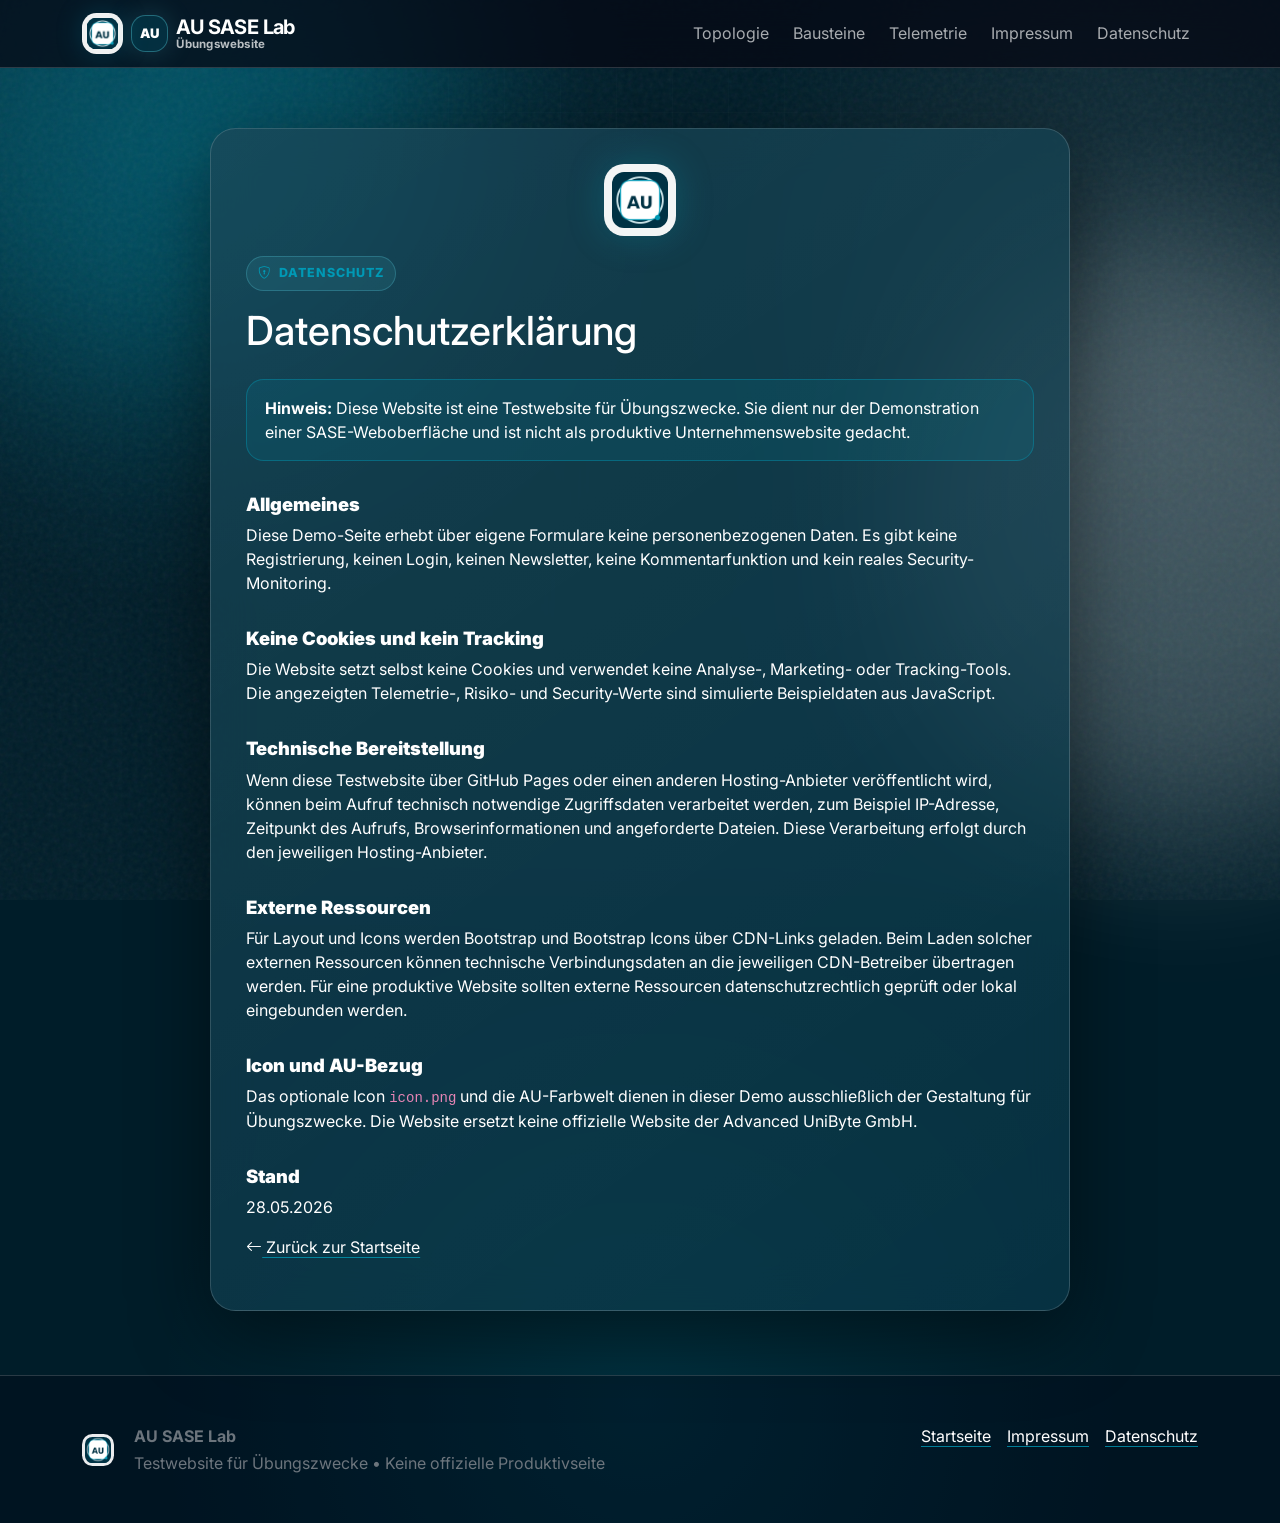
==== commit 7cdd7ce4: "Add files via upload" ====
--- a/datenschutz.html
+++ b/datenschutz.html
@@ -4,6 +4,11 @@
   <meta charset="utf-8">
   <meta name="viewport" content="width=device-width, initial-scale=1">
   <title>Datenschutz | AU SASE Lab</title>
+  <link rel="icon" type="image/png" href="icon.png">
+  <link rel="shortcut icon" href="icon.png">
+  <link rel="apple-touch-icon" href="icon.png">
+  <link rel="manifest" href="site.webmanifest">
+  <meta name="theme-color" content="#003244">
   <link href="https://cdn.jsdelivr.net/npm/bootstrap@5.3.3/dist/css/bootstrap.min.css" rel="stylesheet">
   <link href="https://cdn.jsdelivr.net/npm/bootstrap-icons@1.11.3/font/bootstrap-icons.css" rel="stylesheet">
   <link rel="stylesheet" href="styles.css">
@@ -15,7 +20,7 @@
   <nav class="navbar navbar-expand-lg fixed-top nav-blur">
     <div class="container">
       <a class="navbar-brand fw-bold d-flex align-items-center gap-2" href="index.html" aria-label="Zurück zur Startseite">
-        <img src="logo.png" alt="AU Logo" class="brand-logo" onerror="this.style.display='none'">
+        <img src="icon.png" alt="AU Icon" class="brand-logo" onerror="this.style.display='none'">
         <span class="brand-mark">AU</span>
         <span class="brand-wording">
           <span>AU SASE Lab</span>
@@ -29,7 +34,7 @@
         <ul class="navbar-nav ms-auto align-items-lg-center gap-lg-2">
           <li class="nav-item"><a class="nav-link" href="index.html#topology">Topologie</a></li>
           <li class="nav-item"><a class="nav-link" href="index.html#capabilities">Bausteine</a></li>
-          <li class="nav-item"><a class="nav-link" href="index.html#telemetry">Telemetry</a></li>
+          <li class="nav-item"><a class="nav-link" href="index.html#telemetry">Telemetrie</a></li>
           <li class="nav-item"><a class="nav-link" href="impressum.html">Impressum</a></li>
           <li class="nav-item"><a class="nav-link" href="datenschutz.html">Datenschutz</a></li>
         </ul>
@@ -40,6 +45,7 @@
   <main class="legal-main">
     <div class="container">
       <article class="glass-card legal-card mx-auto" style="max-width: 860px;">
+        <div class="legal-icon-wrap"><img src="icon.png" alt="AU Icon" class="legal-icon" onerror="this.style.display='none'"></div>
         <span class="eyebrow"><i class="bi bi-shield-lock"></i> Datenschutz</span>
         <h1 class="mt-3">Datenschutzerklärung</h1>
         <div class="important-note mt-4">
@@ -66,9 +72,9 @@
           Für Layout und Icons werden Bootstrap und Bootstrap Icons über CDN-Links geladen. Beim Laden solcher externen Ressourcen können technische Verbindungsdaten an die jeweiligen CDN-Betreiber übertragen werden. Für eine produktive Website sollten externe Ressourcen datenschutzrechtlich geprüft oder lokal eingebunden werden.
         </p>
 
-        <h2>Logo und AU-Bezug</h2>
+        <h2>Icon und AU-Bezug</h2>
         <p>
-          Das optionale Logo <code>logo.png</code> und die AU-Farbwelt dienen in dieser Demo ausschließlich der Gestaltung für Übungszwecke. Die Website ersetzt keine offizielle Website der Advanced UniByte GmbH.
+          Das optionale Icon <code>icon.png</code> und die AU-Farbwelt dienen in dieser Demo ausschließlich der Gestaltung für Übungszwecke. Die Website ersetzt keine offizielle Website der Advanced UniByte GmbH.
         </p>
 
         <h2>Stand</h2>
@@ -81,8 +87,11 @@
   <footer class="py-5">
     <div class="container d-flex flex-column flex-lg-row justify-content-between gap-4 text-secondary">
       <div class="footer-brand">
-        <strong>AU SASE Lab</strong>
-        <span>Testwebsite für Übungszwecke • Keine offizielle Produktivseite</span>
+        <img src="icon.png" alt="AU Icon" class="footer-icon" onerror="this.style.display='none'">
+        <div>
+          <strong>AU SASE Lab</strong>
+          <span>Testwebsite für Übungszwecke • Keine offizielle Produktivseite</span>
+        </div>
       </div>
       <div class="footer-links">
         <a href="index.html">Startseite</a>
--- a/styles.css
+++ b/styles.css
@@ -103,12 +103,14 @@
 }
 
 .brand-logo {
-  max-width: 8.5rem;
-  max-height: 2.4rem;
+  width: 2.55rem;
+  height: 2.55rem;
   object-fit: contain;
-  padding: 0.15rem 0.35rem;
-  border-radius: 0.65rem;
-  background: rgba(255, 255, 255, 0.92);
+  padding: 0.22rem;
+  border-radius: 0.9rem;
+  background: rgba(255, 255, 255, 0.94);
+  border: 1px solid rgba(255, 255, 255, 0.18);
+  box-shadow: 0 0 28px rgba(0, 153, 181, 0.22);
 }
 
 .brand-wording {
@@ -275,8 +277,11 @@
   z-index: 3;
   width: 13rem;
   height: 13rem;
-  display: grid;
-  place-items: center;
+  display: flex;
+  flex-direction: column;
+  align-items: center;
+  justify-content: center;
+  gap: 0.45rem;
   text-align: center;
   padding: 1.4rem;
   border: 1px solid rgba(103, 232, 249, 0.40);
@@ -289,11 +294,6 @@
     0 0 80px rgba(103, 232, 249, 0.28);
 }
 
-.core-orb i {
-  font-size: 2.5rem;
-  color: var(--cyan);
-}
-
 .core-orb strong {
   display: block;
   font-size: 1.3rem;
@@ -340,6 +340,42 @@
   to {
     transform: rotate(360deg);
   }
+}
+
+.core-icon {
+  width: 3.6rem;
+  height: 3.6rem;
+  object-fit: contain;
+  padding: 0.35rem;
+  border-radius: 1rem;
+  background: rgba(255, 255, 255, 0.95);
+  box-shadow: 0 0 34px rgba(0, 153, 181, 0.32);
+}
+
+.legal-icon-wrap {
+  display: flex;
+  justify-content: center;
+  margin-bottom: 1.25rem;
+}
+
+.legal-icon {
+  width: 4.5rem;
+  height: 4.5rem;
+  object-fit: contain;
+  padding: 0.5rem;
+  border-radius: 1.25rem;
+  background: rgba(255, 255, 255, 0.95);
+  box-shadow: 0 0 36px rgba(0, 153, 181, 0.28);
+}
+
+.footer-icon {
+  width: 2rem;
+  height: 2rem;
+  object-fit: contain;
+  padding: 0.18rem;
+  border-radius: 0.65rem;
+  background: rgba(255, 255, 255, 0.92);
+  margin-right: 0.55rem;
 }
 
 .glass-caption {
@@ -941,6 +977,12 @@
 
 .footer-brand {
   display: flex;
+  align-items: center;
+  gap: 0.7rem;
+}
+
+.footer-brand div {
+  display: flex;
   flex-direction: column;
   gap: 0.2rem;
 }
@@ -1026,3 +1068,5 @@
     height: 10rem;
   }
 }
+
+.footer-brand .footer-icon { flex: 0 0 auto; }
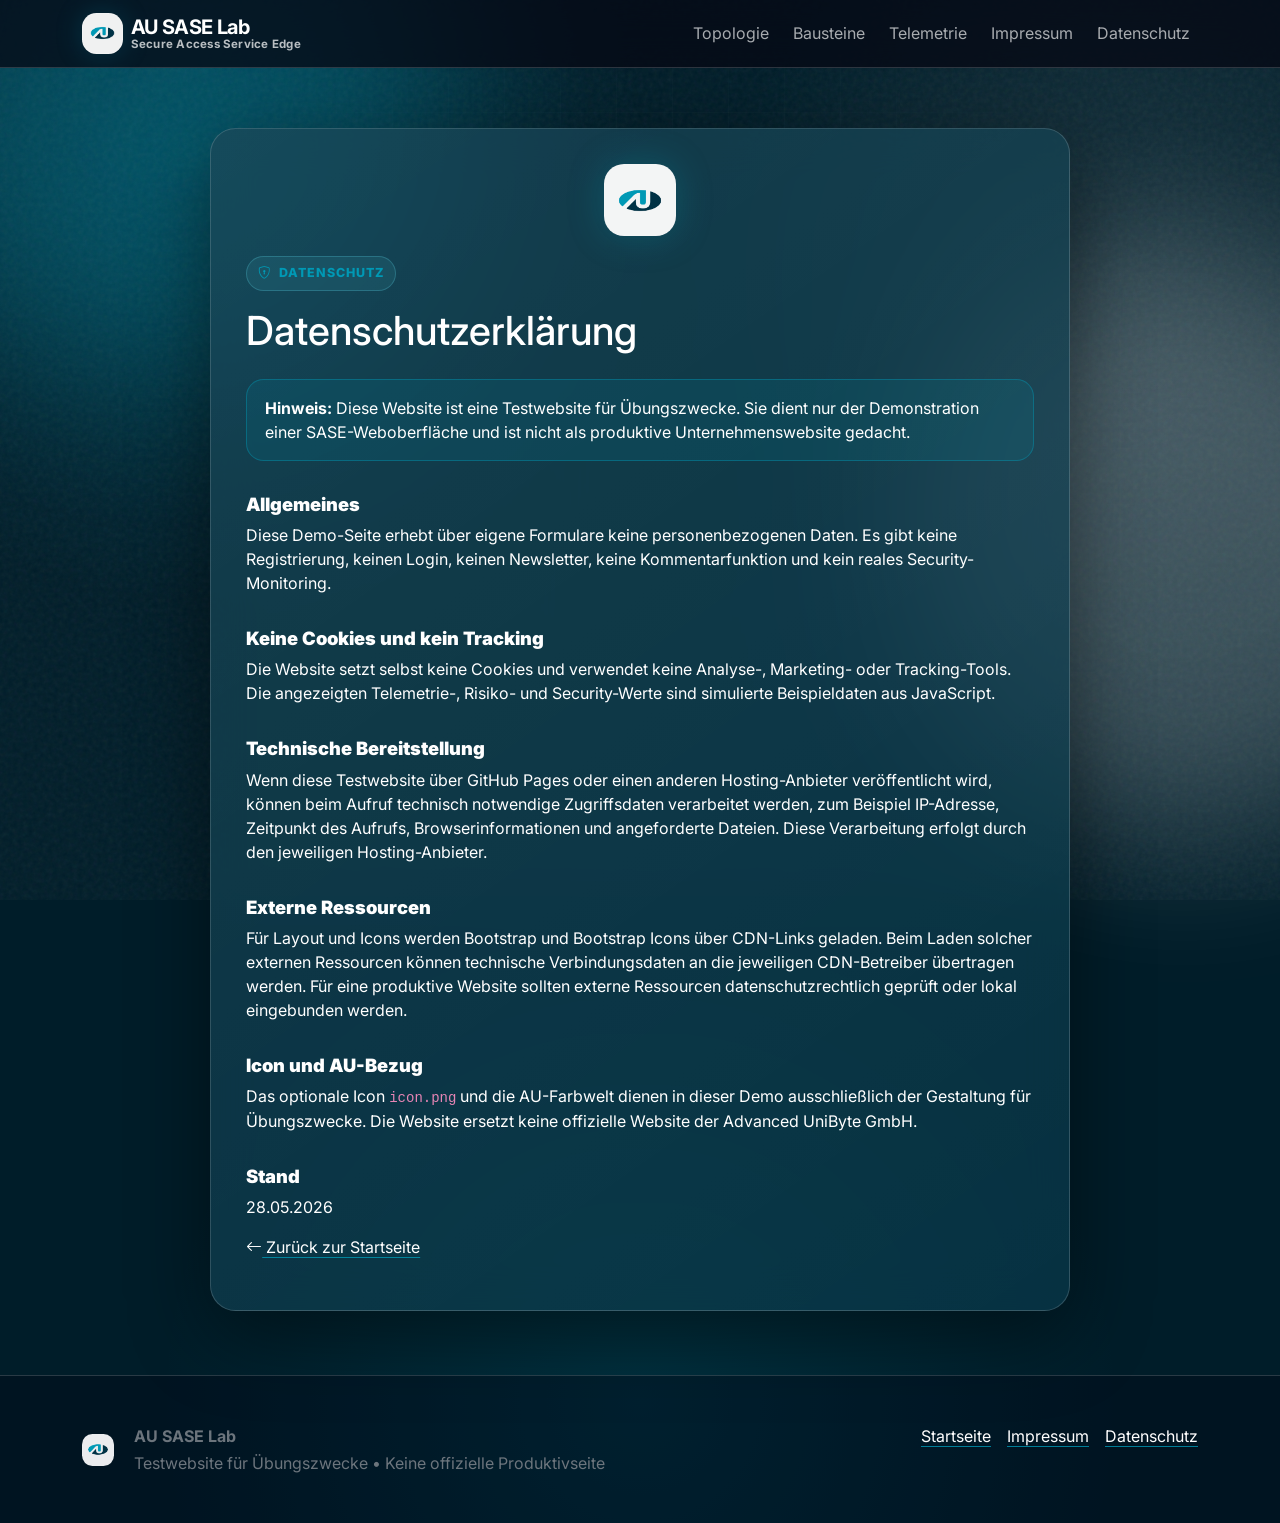
==== commit d6905447: "Add files via upload" ====
--- a/datenschutz.html
+++ b/datenschutz.html
@@ -17,30 +17,7 @@
   <div class="noise"></div>
   <div class="aurora aurora-1"></div>
   <div class="aurora aurora-2"></div>
-  <nav class="navbar navbar-expand-lg fixed-top nav-blur">
-    <div class="container">
-      <a class="navbar-brand fw-bold d-flex align-items-center gap-2" href="index.html" aria-label="Zurück zur Startseite">
-        <img src="icon.png" alt="AU Icon" class="brand-logo" onerror="this.style.display='none'">
-        <span class="brand-mark">AU</span>
-        <span class="brand-wording">
-          <span>AU SASE Lab</span>
-          <small>Übungswebsite</small>
-        </span>
-      </a>
-      <button class="navbar-toggler" type="button" data-bs-toggle="collapse" data-bs-target="#topNav">
-        <span class="navbar-toggler-icon"></span>
-      </button>
-      <div id="topNav" class="collapse navbar-collapse">
-        <ul class="navbar-nav ms-auto align-items-lg-center gap-lg-2">
-          <li class="nav-item"><a class="nav-link" href="index.html#topology">Topologie</a></li>
-          <li class="nav-item"><a class="nav-link" href="index.html#capabilities">Bausteine</a></li>
-          <li class="nav-item"><a class="nav-link" href="index.html#telemetry">Telemetrie</a></li>
-          <li class="nav-item"><a class="nav-link" href="impressum.html">Impressum</a></li>
-          <li class="nav-item"><a class="nav-link" href="datenschutz.html">Datenschutz</a></li>
-        </ul>
-      </div>
-    </div>
-  </nav>
+  <div data-include="header"></div>
 
   <main class="legal-main">
     <div class="container">
@@ -84,22 +61,8 @@
     </div>
   </main>
 
-  <footer class="py-5">
-    <div class="container d-flex flex-column flex-lg-row justify-content-between gap-4 text-secondary">
-      <div class="footer-brand">
-        <img src="icon.png" alt="AU Icon" class="footer-icon" onerror="this.style.display='none'">
-        <div>
-          <strong>AU SASE Lab</strong>
-          <span>Testwebsite für Übungszwecke • Keine offizielle Produktivseite</span>
-        </div>
-      </div>
-      <div class="footer-links">
-        <a href="index.html">Startseite</a>
-        <a href="impressum.html">Impressum</a>
-        <a href="datenschutz.html">Datenschutz</a>
-      </div>
-    </div>
-  </footer>
+  <div data-include="footer"></div>
   <script src="https://cdn.jsdelivr.net/npm/bootstrap@5.3.3/dist/js/bootstrap.bundle.min.js"></script>
+  <script src="script.js"></script>
 </body>
 </html>
--- a/styles.css
+++ b/styles.css
@@ -1021,6 +1021,52 @@
   background: rgba(0, 153, 181, 0.12);
 }
 
+
+@media (max-width: 1199.98px) {
+  .flow-lane {
+    grid-template-columns: 1fr;
+  }
+
+  .flow-arrow {
+    width: 0.18rem;
+    height: 1.6rem;
+    margin: 0 auto;
+  }
+
+  .flow-arrow::after {
+    right: 50%;
+    top: auto;
+    bottom: 0;
+    transform: translateX(50%) rotate(135deg);
+  }
+
+  .flow-arrow span {
+    width: 100%;
+    height: 65%;
+    animation-name: arrowPulseVertical;
+  }
+
+  .flow-lane::before {
+    top: 1.2rem;
+    left: 50%;
+    transform: translateX(-50%);
+    animation-name: accessPacketVertical;
+  }
+
+  @keyframes accessPacketVertical {
+    0% { top: 1.2rem; opacity: 0; }
+    10% { opacity: 1; }
+    90% { opacity: 1; }
+    100% { top: calc(100% - 2.1rem); opacity: 0; }
+  }
+
+  @keyframes arrowPulseVertical {
+    from { transform: translateY(-120%); opacity: 0; }
+    50% { opacity: 1; }
+    to { transform: translateY(180%); opacity: 0; }
+  }
+}
+
 @media (max-width: 991.98px) {
   .hero-stats,
   .telemetry-grid {
@@ -1070,3 +1116,374 @@
 }
 
 .footer-brand .footer-icon { flex: 0 0 auto; }
+
+/* Integrierter Modus-Schieberegler im Zugriffspfad */
+.topology-actions {
+  display: flex;
+  align-items: center;
+  justify-content: flex-end;
+  gap: 0.75rem;
+  flex-wrap: wrap;
+}
+
+.access-mode-switch {
+  position: relative;
+  display: inline-flex;
+  gap: 0.28rem;
+  padding: 0.28rem;
+  border: 1px solid rgba(148, 163, 184, 0.18);
+  border-radius: 999px;
+  background: rgba(2, 6, 23, 0.56);
+  box-shadow: inset 0 0 28px rgba(0, 0, 0, 0.20);
+}
+
+.access-mode-btn {
+  position: relative;
+  z-index: 1;
+  border: 0;
+  display: inline-flex;
+  align-items: center;
+  gap: 0.42rem;
+  padding: 0.55rem 0.82rem;
+  border-radius: 999px;
+  color: var(--muted);
+  background: transparent;
+  font-size: 0.82rem;
+  font-weight: 900;
+  transition: color 220ms ease, background 220ms ease, box-shadow 220ms ease, transform 220ms ease;
+}
+
+.access-mode-btn:hover {
+  color: var(--au-white);
+  transform: translateY(-1px);
+}
+
+.access-mode-btn.active {
+  color: #03101b;
+  background: linear-gradient(135deg, var(--au-cyan), var(--au-white));
+  box-shadow: 0 0 28px rgba(0, 153, 181, 0.24);
+}
+
+.classic-only {
+  opacity: 0;
+  pointer-events: none;
+  transform-box: fill-box;
+  transform-origin: center;
+  transform: scale(0.94);
+  transition: opacity 260ms ease, transform 260ms ease;
+}
+
+.sase-only {
+  opacity: 1;
+  transform-box: fill-box;
+  transform-origin: center;
+  transition: opacity 260ms ease, transform 260ms ease;
+}
+
+.topology-card.classic-mode .sase-only {
+  opacity: 0;
+  pointer-events: none;
+  transform: scale(0.94);
+}
+
+.topology-card.classic-mode .classic-only {
+  opacity: 1;
+  pointer-events: auto;
+  transform: scale(1);
+}
+
+.topology-card.mode-switching .edge-node,
+.topology-card.mode-switching .paths,
+.topology-card.mode-switching .packets,
+.topology-card.mode-switching .service-ring,
+.topology-card.mode-switching .classic-ring {
+  animation: modeFlash 520ms ease;
+}
+
+@keyframes modeFlash {
+  0% { opacity: 0.18; filter: blur(2px); }
+  100% { opacity: 1; filter: blur(0); }
+}
+
+.classic-node {
+  cursor: pointer;
+}
+
+.classic-node circle {
+  fill: rgba(251, 191, 36, 0.10);
+  stroke: rgba(251, 191, 36, 0.45);
+  stroke-width: 2;
+  transition: 220ms ease;
+}
+
+.classic-node:hover circle,
+.classic-node.active circle {
+  fill: rgba(251, 191, 36, 0.22);
+  stroke: var(--yellow);
+  filter: url(#softGlow);
+}
+
+.classic-node text {
+  text-anchor: middle;
+  fill: #fef3c7;
+  font-size: 0.82rem;
+  font-weight: 900;
+  pointer-events: none;
+}
+
+.classic-node .subtext {
+  font-size: 0.55rem;
+  fill: rgba(254, 243, 199, 0.82);
+}
+
+.wide-service text {
+  font-size: 0.58rem;
+}
+
+.topology-card.classic-mode .flow-line {
+  stroke: rgba(251, 191, 36, 0.46);
+  stroke-dasharray: 10 16;
+  animation-duration: 3.1s;
+}
+
+.topology-card.classic-mode .packet {
+  fill: var(--yellow);
+}
+
+.topology-card.classic-mode .edge-ring {
+  stroke: rgba(251, 191, 36, 0.82) !important;
+  animation-duration: 18s;
+}
+
+.topology-card.classic-mode .edge-core {
+  stroke: rgba(251, 191, 36, 0.55) !important;
+  fill: rgba(31, 24, 8, 0.78) !important;
+}
+
+.topology-card.classic-mode .node-html i {
+  color: var(--yellow);
+}
+
+.topology-card.classic-mode .legend-dot.normal,
+.topology-card.classic-mode .legend-dot.inspect {
+  background: var(--yellow);
+}
+
+@media (max-width: 991.98px) {
+  .topology-actions {
+    justify-content: flex-start;
+  }
+
+  .access-mode-switch {
+    width: 100%;
+  }
+
+  .access-mode-btn {
+    flex: 1 1 0;
+    justify-content: center;
+  }
+}
+
+/* Gemeinsame Header/Footer werden über partials/header.html und partials/footer.html geladen. */
+[data-include="header"]:empty {
+  min-height: 4.5rem;
+}
+
+/* Verbesserte Umschaltanimation für SASE/Klassisch */
+.svg-shell {
+  position: relative;
+}
+
+.svg-shell::after {
+  content: "";
+  position: absolute;
+  inset: 0;
+  pointer-events: none;
+  opacity: 0;
+  transform: translateX(-105%);
+  background: linear-gradient(90deg, transparent, rgba(0, 153, 181, 0.22), rgba(255,255,255,0.24), transparent);
+}
+
+.topology-card.mode-switching .svg-shell::after {
+  animation: topologyScan 720ms ease-out;
+}
+
+@keyframes topologyScan {
+  0% { opacity: 0; transform: translateX(-105%); }
+  20% { opacity: 1; }
+  100% { opacity: 0; transform: translateX(105%); }
+}
+
+.topology-card.mode-switching #saseSvg {
+  animation: topologyMorph 720ms ease;
+}
+
+@keyframes topologyMorph {
+  0% { transform: scale(0.992); filter: saturate(1) blur(0); }
+  42% { transform: scale(0.974); filter: saturate(1.3) blur(1.5px); opacity: 0.74; }
+  100% { transform: scale(1); filter: saturate(1) blur(0); opacity: 1; }
+}
+
+.route-highlight-line {
+  fill: none;
+  stroke: rgba(255, 255, 255, 0.16);
+  stroke-width: 9;
+  stroke-linecap: round;
+  opacity: 0.56;
+  filter: url(#softGlow);
+}
+
+.topology-card.classic-mode .route-highlight-line {
+  stroke: rgba(251, 191, 36, 0.24);
+}
+
+.mode-sweep {
+  opacity: 0;
+  filter: url(#softGlow);
+  transition: opacity 160ms ease;
+}
+
+.mode-sweep.active {
+  opacity: 1;
+}
+
+.mode-sweep circle:first-child {
+  fill: var(--au-white);
+}
+
+.mode-sweep-pulse {
+  fill: transparent;
+  stroke: var(--au-cyan);
+  stroke-width: 2.5;
+  animation: sweepPulse 800ms ease-out infinite;
+}
+
+.topology-card.classic-mode .mode-sweep-pulse {
+  stroke: var(--yellow);
+}
+
+@keyframes sweepPulse {
+  to { r: 34; opacity: 0; }
+}
+
+.route-labels text {
+  text-anchor: middle;
+  fill: rgba(226, 232, 240, 0.76);
+  font-size: 0.76rem;
+  font-weight: 800;
+  letter-spacing: 0.015em;
+  paint-order: stroke;
+  stroke: rgba(2, 6, 23, 0.82);
+  stroke-width: 4px;
+}
+
+.topology-card.classic-mode .route-labels text {
+  fill: rgba(254, 243, 199, 0.86);
+}
+
+.route-stepper {
+  display: flex;
+  align-items: center;
+  flex-wrap: wrap;
+  gap: 0.5rem;
+  margin-top: 0.9rem;
+  padding: 0.75rem;
+  border: 1px solid rgba(148, 163, 184, 0.14);
+  border-radius: 1rem;
+  background: rgba(2, 6, 23, 0.30);
+  color: var(--muted);
+  font-size: 0.82rem;
+}
+
+.route-stepper span {
+  display: inline-flex;
+  align-items: center;
+  min-height: 2rem;
+  padding: 0.35rem 0.65rem;
+  border-radius: 999px;
+  border: 1px solid rgba(0, 153, 181, 0.18);
+  background: rgba(0, 153, 181, 0.09);
+  color: var(--au-white);
+  font-weight: 800;
+}
+
+.route-stepper i {
+  color: var(--au-cyan);
+}
+
+.topology-card.classic-mode .route-stepper span {
+  border-color: rgba(251, 191, 36, 0.28);
+  background: rgba(251, 191, 36, 0.10);
+}
+
+.topology-card.classic-mode .route-stepper i {
+  color: var(--yellow);
+}
+
+.topology-sim-panel {
+  display: flex;
+  align-items: center;
+  justify-content: space-between;
+  gap: 1rem;
+  margin-top: 0.9rem;
+  padding: 1rem;
+  border: 1px solid rgba(0, 153, 181, 0.18);
+  border-radius: 1.1rem;
+  background:
+    radial-gradient(circle at 10% 30%, rgba(0, 153, 181, 0.14), transparent 32%),
+    rgba(0, 50, 68, 0.34);
+}
+
+.topology-sim-panel div {
+  display: flex;
+  flex-direction: column;
+  gap: 0.15rem;
+}
+
+.topology-sim-panel strong {
+  color: var(--au-white);
+}
+
+.topology-sim-panel span {
+  color: var(--muted);
+  font-size: 0.86rem;
+}
+
+.topology-card.classic-mode .topology-sim-panel {
+  border-color: rgba(251, 191, 36, 0.26);
+  background:
+    radial-gradient(circle at 10% 30%, rgba(251, 191, 36, 0.13), transparent 32%),
+    rgba(31, 24, 8, 0.34);
+}
+
+.topology-card.classic-mode .status-pill {
+  border-color: rgba(251, 191, 36, 0.30);
+  color: #fef3c7;
+  background: rgba(251, 191, 36, 0.08);
+}
+
+.topology-card.classic-mode .live-dot {
+  background: var(--yellow);
+  box-shadow: 0 0 0 0 rgba(251, 191, 36, 0.65);
+}
+
+@media (max-width: 767.98px) {
+  .topology-sim-panel {
+    align-items: stretch;
+    flex-direction: column;
+  }
+
+  .topology-sim-panel .btn {
+    width: 100%;
+  }
+
+  .route-stepper {
+    align-items: stretch;
+    flex-direction: column;
+  }
+
+  .route-stepper i {
+    transform: rotate(90deg);
+    align-self: center;
+  }
+}
